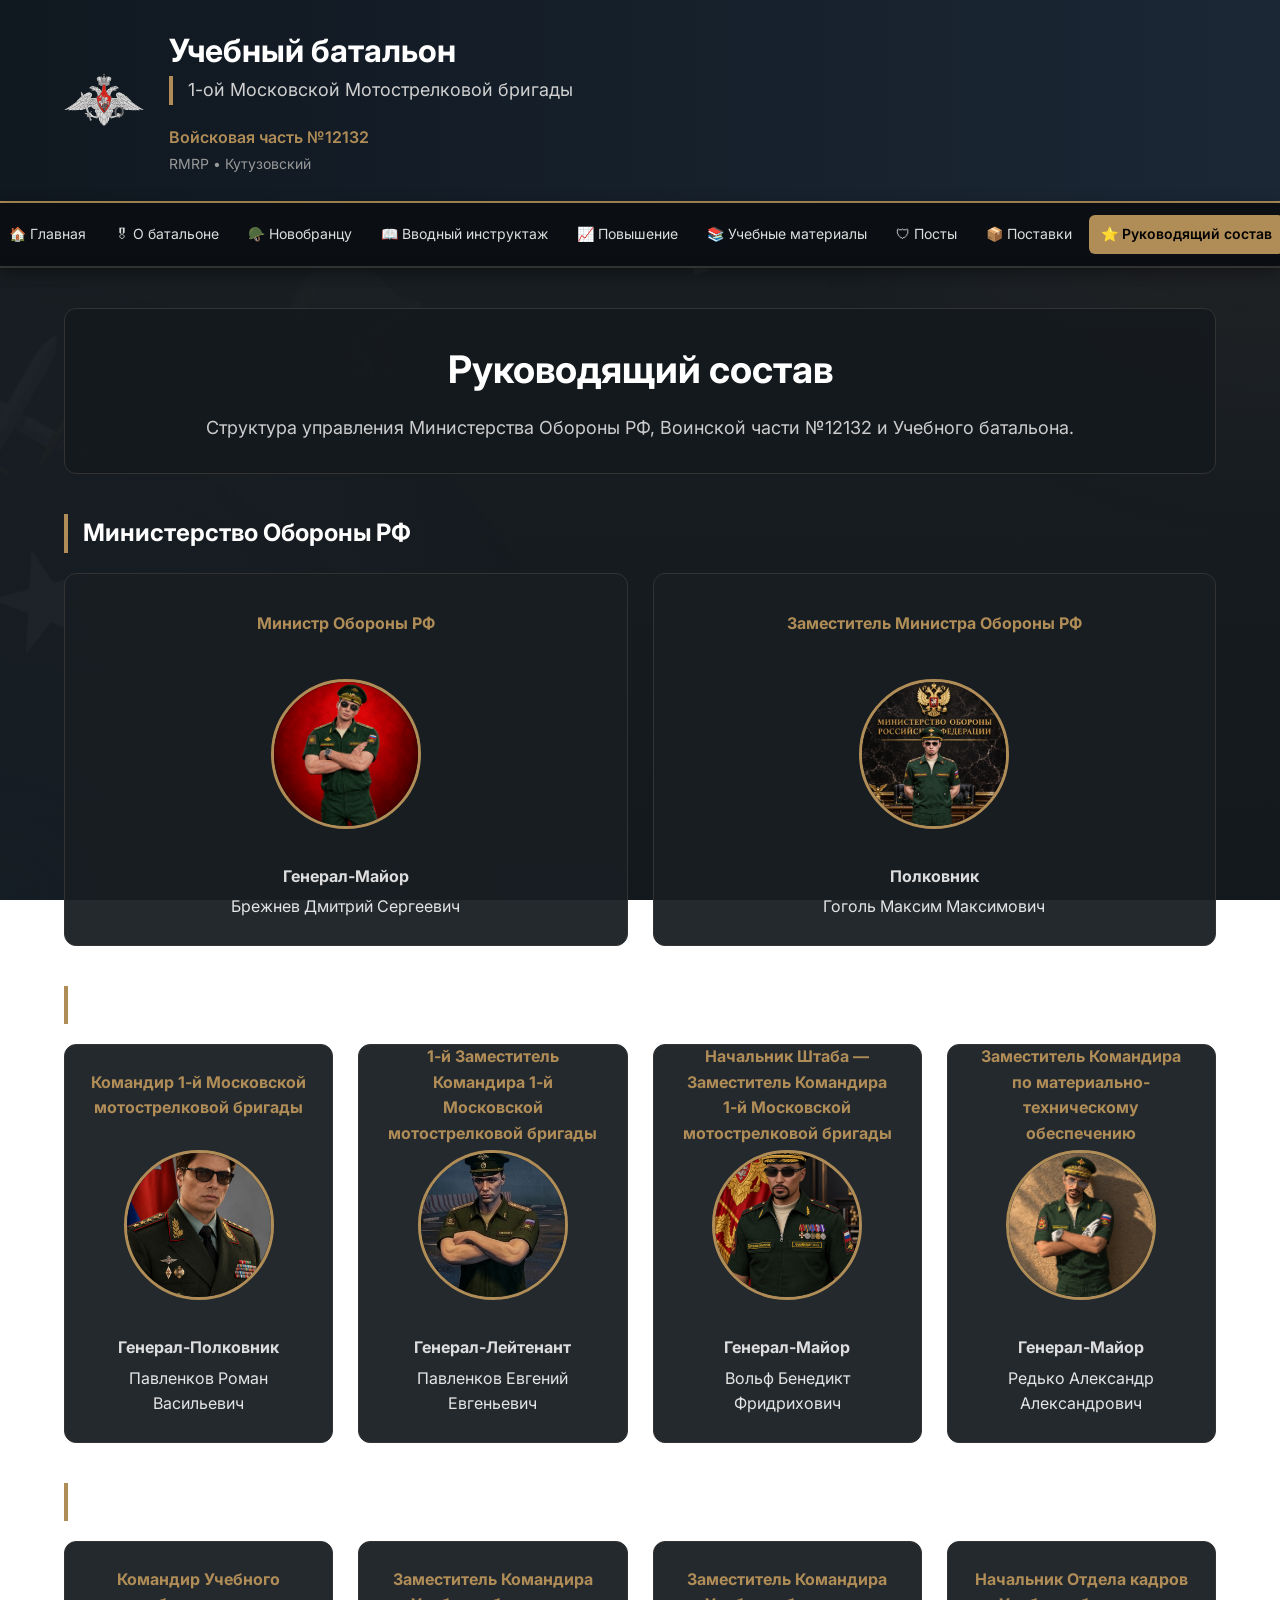
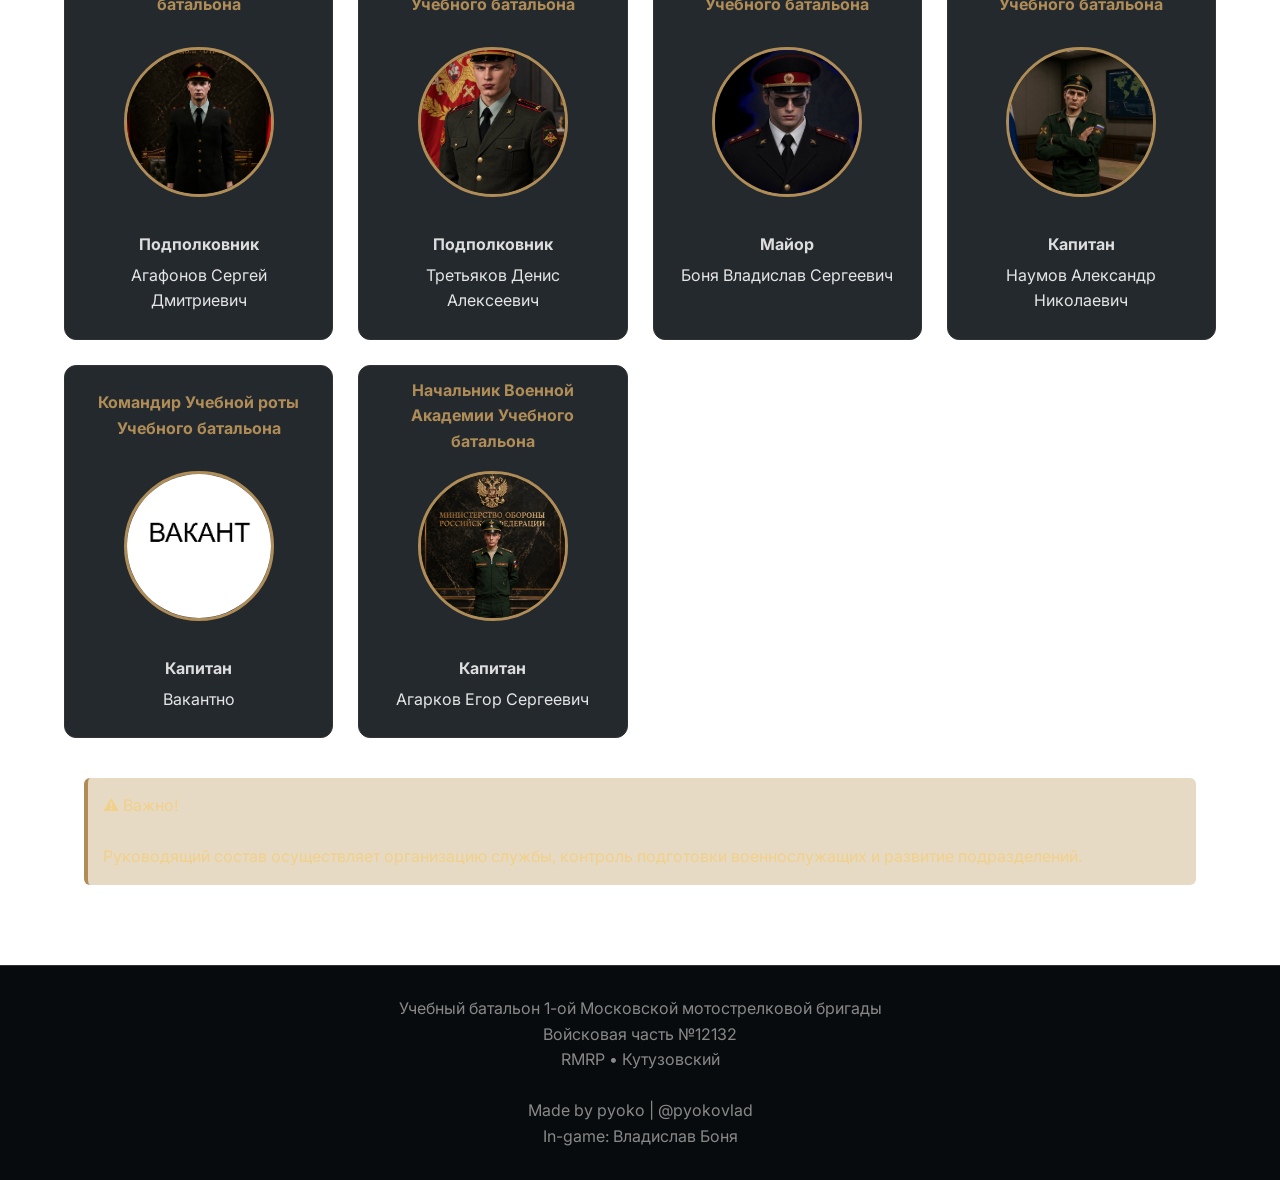
==== leadership.html @ 86fafc68 "Update leadership.html" ====
<!DOCTYPE html>
<html lang="ru">

<head>

    <meta charset="UTF-8">
    <meta name="viewport" content="width=device-width, initial-scale=1.0">
    <link rel="icon" href="img/logo.png" type="image/png">
    <title>Руководящий состав | Учебный батальон В/Ч №12132</title>

    <link rel="stylesheet" href="css/style.css">

    <link rel="preconnect" href="https://fonts.googleapis.com">
    <link rel="preconnect" href="https://fonts.gstatic.com" crossorigin>

    <link href="https://fonts.googleapis.com/css2?family=Inter:wght@300;400;500;600;700&display=swap" rel="stylesheet">

    <script>
        window.va = window.va || function () { (window.vaq = window.vaq || []).push(arguments); };
    </script>
    <script defer src="/_vercel/insights/script.js"></script>
</head>


<body>


    <header>




        <div class="container header-container">


            <div class="logo">

                <img src="img/logo.png" alt="Логотип учебного батальона">

            </div>



            <div class="header-text">


                <h1>
                    Учебный батальон
                </h1>


                <h2>
                    1-ой Московской Мотострелковой бригады
                </h2>


                <p>
                    Войсковая часть №12132
                </p>


                <span>
                    RMRP • Кутузовский
                </span>


            </div>


        </div>








        <div class="mobile-header">


            <button class="burger">

                ☰

            </button>



            <div class="mobile-logo">


                <img src="img/logo.png">


            </div>


        </div>


    </header>



    <nav>

        <div class="container nav-container">


            <a href="index.html">
                🏠 Главная
            </a>


            <a href="about.html">
                🎖 О батальоне
            </a>


            <a href="recruit.html">
                🪖 Новобранцу
            </a>

            <a href="briefing.html">
                📖 Вводный инструктаж
            </a>

            <a href="promotion.html">
                📈 Повышение
            </a>


            <a href="materials.html">
                📚 Учебные материалы
            </a>


            <a href="posts.html">
                🛡 Посты
            </a>


            <a href="supplies.html">
                📦 Поставки
            </a>


            <a class="active" href="leadership.html">
                ⭐ Руководящий состав
            </a>


        </div>

    </nav>




    <nav>


        <div class="mobile-menu">



            <a href="index.html">

                🏠 Главная

            </a>



            <a href="about.html">

                🎖 О батальоне

            </a>



            <a href="recruit.html">

                🪖 Новобранцу

            </a>



            <a href="briefing.html">

                📖 Вводный инструктаж

            </a>



            <a href="promotion.html">

                📈 Повышение

            </a>



            <a href="materials.html">

                📚 Учебные материалы

            </a>



            <a href="posts.html">

                🛡 Посты

            </a>



            <a href="supplies.html">

                📦 Поставки

            </a>



            <a class="active" href="leadership.html">

                ⭐ Руководящий состав

            </a>



        </div>


    </nav>

    <main>

        <div class="container">


            <section class="hero small">


                <h1>
                    Руководящий состав
                </h1>


                <p>
                    Структура управления
                    Министерства Обороны РФ,
                    Воинской части №12132
                    и Учебного батальона.
                </p>


            </section>




            <section>


                <h2>
                    Министерство Обороны РФ
                </h2>


                <div class="leaders">


                    <div class="leader-card">


                        <h3>
                            Министр Обороны РФ
                        </h3>


                        <img src="img/leadership/zam_mo.png" alt="Брежнев Дмитрий Сергеевич">


                        <span class="rank">
                            Генерал-Майор
                        </span>


                        <p>
                            Брежнев Дмитрий Сергеевич
                        </p>


                    </div>



                    <div class="leader-card">


                        <h3>
                            Заместитель Министра
                            Обороны РФ
                        </h3>


                        <img src="img/leadership/zam_mo1.png" alt="Гоголь Максим Максимович">


                        <span class="rank">
                            Полковник
                        </span>


                        <p>
                            Гоголь Максим Максимович
                        </p>


                    </div>


                </div>


            </section>





            <section>


                <h2>
                    Руководящий состав Воинской части №12132
                </h2>


                <div class="leaders">


                    <div class="leader-card">


                        <h3>
                            Командир 1-й Московской
                            мотострелковой бригады
                        </h3>


                        <img src="img/leadership/kom_briga.png" alt="Павленков Роман Васильевич">


                        <span class="rank">
                            Генерал-Полковник
                        </span>


                        <p>
                            Павленков Роман
                            Васильевич
                        </p>


                    </div>




                    <div class="leader-card">


                        <h3>
                            1-й Заместитель Командира
                            1-й Московской мотострелковой бригады
                        </h3>


                        <img src="img/leadership/zam_kombr.png" alt="Павленков Евгений Евгеньевич">


                        <span class="rank">
                            Генерал-Лейтенант
                        </span>


                        <p>
                            Павленков Евгений
                            Евгеньевич
                        </p>


                    </div>




                    <div class="leader-card">


                        <h3>
                            Начальник Штаба —
                            Заместитель Командира <br>
                            1-й Московской мотострелковой бригады
                        </h3>


                        <img src="img/leadership/nach_shtaba.png" alt="Вольф Бенедикт Фридрихович">


                        <span class="rank">
                            Генерал-Майор
                        </span>


                        <p>
                            Вольф Бенедикт Фридрихович
                        </p>


                    </div>




                    <div class="leader-card">


                        <h3>
                            Заместитель Командира <br>
                            по материально-техническому обеспечению
                        </h3>


                        <img src="img/leadership/zkbr_mto.png" alt="Редько Александр Александрович">


                        <span class="rank">
                            Генерал-Майор
                        </span>


                        <p>
                            Редько Александр
                            Александрович
                        </p>


                    </div>


                </div>


            </section>
            <section>

                <h2>
                    Руководящий состав Учебного батальона
                </h2>


                <div class="leaders">


                    <div class="leader-card">

                        <h3>
                            Командир Учебного батальона
                        </h3>

                        <img src="img/leadership/komuchbr.png" alt="Агафонов Сергей Дмитриевич">


                        <span class="rank">
                            Подполковник
                        </span>


                        <p>
                            Агафонов Сергей Дмитриевич
                        </p>


                    </div>




                    <div class="leader-card">

                        <h3>
                            Заместитель Командира
                            Учебного батальона
                        </h3>

                        <img src="img/leadership/zam_ubkoma.png" alt="Третьяков Денис Алексеевич">


                        <span class="rank">
                            Подполковник
                        </span>


                        <p>
                            Третьяков Денис
                            Алексеевич
                        </p>


                    </div>



                     <div class="leader-card">

                        <h3>
                            Заместитель Командира
                            Учебного батальона
                        </h3>

                        <img src="img/leadership/zam_komub.jpg" alt="Боня Владислав Сергеевич">

                        <span class="rank">
                            Майор
                        </span>


                        <p>
                            Боня Владислав Сергеевич
                        </p>


                    </div>




                    <div class="leader-card">

                        <h3>
                            Начальник Отдела кадров
                            Учебного батальона
                        </h3>

                        <img src="img/leadership/nach_uzub.jpg" alt="Наумов Александр Николаевич ">


                        <span class="rank">
                            Капитан
                        </span>


                        <p>
                            Наумов Александр Николаевич 
                        </p>


                    </div>




                    <div class="leader-card">

                        <h3>
                            Командир Учебной роты
                            Учебного батальона
                        </h3>

                        <img src="img/leadership/vacant.png" alt="Вакантно">


                        <span class="rank">
                            Капитан
                        </span>


                        <p>
                            Вакантно
                        </p>


                    </div>




                    <div class="leader-card">

                        <h3>
                            Начальник Военной Академии
                            Учебного батальона
                        </h3>

                        <img src="img/leadership/nach_va.jpg" alt="Агарков Егор Сергеевич">


                        <span class="rank">
                            Капитан
                        </span>


                        <p>
                            Агарков Егор Сергеевич
                        </p>


                    </div>


                </div>

            </section>




            <section>

                <div class="warning-recruit">

                    ⚠ Важно!

                    <br><br>

                    Руководящий состав осуществляет
                    организацию службы, контроль подготовки
                    военнослужащих и развитие подразделений.

                </div>

            </section>



        </div>

    </main>




    <footer>
        <div class="container">
            <p>Учебный батальон 1-ой Московской мотострелковой бригады</p>
            <p>Войсковая часть №12132</p>
            <p>RMRP • Кутузовский</p>

            <br>

            <p>Made by pyoko | @pyokovlad</p>
            <p>In-game: Владислав Боня</p>
        </div>
    </footer>


    <script src="js/script.js"></script>
</body>

</html>
---- css/style.css ----
* {
    margin: 0;
    padding: 0;
    box-sizing: border-box;
}


body {
    font-family: 'Inter', Arial, sans-serif;
    background: linear-gradient(rgba(10, 15, 20, .93), rgba(10, 15, 20, .96)), url("../images/background.jpg");
    background-size: cover;
    background-attachment: fixed;
    color: #e5e5e5;
    line-height: 1.6;
    position: relative;
}


body::before {
    content: "⚔️ 🪖 🎖 ⚔️ ★";
    position: fixed;
    top: 15%;
    left: -5%;
    width: 120%;
    font-size: 120px;
    letter-spacing: 90px;
    opacity: .025;
    transform: rotate(-15deg);
    pointer-events: none;
    z-index: -1;
}

body::after {
    content: "";
    position: fixed;
    inset: 0;
    background: radial-gradient(circle at top right, rgba(176, 141, 87, .08), transparent 35%), radial-gradient(circle at bottom left, rgba(30, 60, 80, .15), transparent 40%);
    pointer-events: none;
    z-index: -2;
}

.container {
    width: 90%;
    max-width: 1200px;
    margin: auto;
}


header {
    background: linear-gradient(90deg, #101820, #1b2735);
    padding: 25px 0;
    border-bottom: 2px solid #b08d57;
}

.header-container {
    display: flex;
    align-items: center;
    gap: 25px;
}

.logo {
    width: 80px;
    height: 80px;
    display: flex;
    align-items: center;
    justify-content: center;
    flex-shrink: 0;
}

.logo img {
    width: 80px;
    height: 80px;
    object-fit: contain;
}

.header-text h1 {
    font-size: 32px;
    color: #fff;
}

.header-text h2 {
    font-size: 18px;
    font-weight: 400;
    color: #d0d0d0;
}

.header-text p {
    color: #b08d57;
    font-weight: 600;
}

.header-text span {
    color: #999;
    font-size: 14px;
}


nav {
    background: #0b0f13;
    border-bottom: 1px solid #333;
    position: sticky;
    top: 0;
    z-index: 1000;
    box-shadow: 0 4px 15px rgba(0, 0, 0, .4);
}

.nav-container {
    display: flex;
    justify-content: center;
    align-items: center;
    gap: 5px;
    padding: 12px 0;
}

nav a {
    text-decoration: none;
    color: #ddd;
    padding: 8px 12px;
    border-radius: 6px;
    transition: .3s;
    font-size: 14px;
    white-space: nowrap;
}

nav a:hover,
nav .active {
    background: #b08d57;
    color: #000;
}

nav .active {
    font-weight: 600;
}


.mobile-header,
.mobile-menu {
    display: none;
}


@media(max-width:768px) {
    header {
        padding: 15px 0;
    }

    .header-container {
        display: none;
    }

    .mobile-header {
        display: flex;
        position: fixed;
        top: 0;
        left: 0;
        width: 100%;
        height: 80px;
        align-items: center;
        justify-content: center;
        background: linear-gradient(90deg, #101820, #1b2735);
        border-bottom: 2px solid #b08d57;
        z-index: 2000;
    }

    .mobile-logo img {
        width: 60px;
        height: 60px;
        object-fit: contain;
    }

    .burger {
        position: absolute;
        left: 20px;
        top: 50%;
        transform: translateY(-50%);
        background: none;
        border: none;
        color: #b08d57;
        font-size: 32px;
        cursor: pointer;
    }

    nav {
        position: static;
        height: 0;
    }

    nav .nav-container {
        display: none;
    }

    nav .mobile-menu {
        background: #0b0f13 !important;
        border-right: 2px solid #b08d57;
    }

    .mobile-menu {
        position: fixed;
        top: 80px;
        left: -280px;
        width: 270px;
        height: 100vh;
        background: #0b0f13;
        border-right: 2px solid #b08d57;
        padding: 20px;
        display: flex;
        flex-direction: column;
        gap: 10px;
        transition: .3s;
        z-index: 2001;
    }

    .mobile-menu.active {
        left: 0;
    }

    .mobile-menu a {
        background: #151b21;
        color: #ddd;
        text-decoration: none;
        padding: 14px;
        border-radius: 8px;
        border: 1px solid #222;
        transition: .3s;
    }

    .mobile-menu a:hover {
        background: #1b2735;
        color: #b08d57;
    }

    .mobile-menu a.active {
        background: #151b21;
        color: #ddd;
    }

    main {
        padding-top: 150px;
    }
}


main {
    padding: 40px 0;
}

section {
    margin-bottom: 40px;
}

h1,
h2,
h3,
h4 {
    color: #fff;
}

h2 {
    margin-bottom: 20px;
    border-left: 4px solid #b08d57;
    padding-left: 15px;
}


.hero {
    background: rgba(20, 25, 30, .85);
    padding: 40px;
    border-radius: 12px;
    border: 1px solid #333;
    text-align: center;
    
}

.hero.small {
    padding: 30px;
}

.hero h1 {
    font-size: 38px;
    margin-bottom: 15px;
}

.hero p {
    color: #ccc;
    font-size: 18px;
}


.cards {
    display: grid;
    grid-template-columns: repeat(auto-fit, minmax(260px, 1fr));
    gap: 20px;
}

.card,
.material-card,
.info-card,
.post-info,
.table-card {
    background: rgba(25, 30, 35, .95);
    border: 1px solid #333;
    border-radius: 12px;
}

.info-card {
    padding: 15px 15px;
}

.card {
    padding: 25px;
    display: flex;
    flex-direction: column;
    transition: .3s;
    flex: 1;
    justify-content: space-between;
    align-items: flex-start;
    margin-bottom: 25px;
}
.card .button {
    margin-top: auto; 
   
}

.post-info {
    background: rgba(25, 30, 35, .95);
    border: 1px solid #333;
    padding: 25px;
    border-radius: 12px;
    margin-top: 20px;
}

.post-info h4 {
    color: #b08d57;
    margin-top: 25px;
    margin-bottom: 10px;
}

.post-info ul {
    padding-left: 30px;
}

.post-info li {
    margin-bottom: 10px;
}

.card:hover,
.leader-card:hover {
    transform: translateY(-3px);
    border-color: #b08d57;
}

.card p {
    margin-bottom: 15px;
}
.card p,
.material-card p,
.info-card p {
    color: #ccc;
}

.card ul,
.info-card ul,
.step ul {
    padding-left: 30px;
    margin-top: 15px;
}

.card li,
.info-card li,
.step li {
    margin-bottom: 15px;
    padding: 8px 12px;   
    background: rgba(176, 141, 87, 0.05); 
    border-radius: 6px;  
    border-left: 3px solid #b08d57; 
    list-style-type: none;
}

.promotion-card ul {
    padding-left: 25px;
}
.step {
    background: rgba(20, 25, 30, .95);
    border-left: 4px solid #b08d57;
    padding: 25px;
    margin-bottom: 20px;
    border-radius: 8px;
}

.step h3 {
    margin-bottom: 15px;
}


.promotion-card {
    background: rgba(18, 22, 27, .95);
    border: 1px solid #444;
    border-radius: 12px;
    padding: 30px;
    margin-bottom: 25px;
}

.promotion-card ol {
    padding-left: 30px;
}

.promotion-card li {
    margin-bottom: 15px;
}

.promotion-card span {
    color: #b08d57;
    font-size: 14px;
}


.promotion-layout {
    display: flex;
    align-items: flex-start;
    gap: 30px;
}

.promotion-menu {
    width: 260px;
    background: rgba(20, 25, 30, .95);
    border: 1px solid #333;
    border-radius: 12px;
    padding: 20px;
    position: sticky;
    top: 20px;
    height: max-content;
}

.promotion-menu h3 {
    color: #fff;
    margin-bottom: 20px;
}

.promotion-menu h4 {
    color: #b08d57;
    margin: 20px 0 10px;
}

.promotion-menu a {
    display: block;
    padding: 10px;
    margin-bottom: 5px;
    color: #ddd;
    text-decoration: none;
    border-radius: 6px;
    transition: .3s;
}

.promotion-menu a:hover {
    background: #b08d57;
    color: #000;
}

.promotion-menu hr {
    border: 0;
    border-top: 1px solid #444;
    margin: 15px 0;
}

.promotion-content {
    flex: 1;
}


.rank {
    display: inline-block;
    background: #b08d57;
    color: #000;
    font-weight: 700;
    padding: 10px 18px;
    border-radius: 8px;
    margin: 10px 0;
}


.warning,
.warning-recruit {
    background: rgba(160, 110, 20, .25);
    border-left: 4px solid #b08d57;
    border-radius: 6px;
    color: #f1d18a;
}

.warning-recruit {
    padding: 15px;
    margin: 20px;
}


.code {
    background: #080b0e;
    border: 1px solid #333;
    padding: 20px;
    border-radius: 8px;
    margin: 15px 0;
    font-family: Consolas, monospace;
    color: #ddd;
}


.material-card {
    padding: 25px;
    display: flex;
    flex-direction: column;
    flex: 1;
    justify-content: space-between;
}

.material-card h3 {
    margin-bottom: 15px;
}

.material-card .button {
    margin-top: auto;
    align-self: flex-start;
    margin-top: 15px;
}


.button {
    display: inline-block;
    padding: 10px 20px;
    background: #b08d57;
    color: #000;
    text-decoration: none;
    border-radius: 6px;
    font-weight: 600;
}

.button:hover {
    opacity: .8;
}


.link-placeholder {
    background: #11161b;
    border: 1px dashed #b08d57;
    color: #b08d57;
    padding: 15px;
    border-radius: 8px;
    text-align: center;
    margin: 15px 0;
}

.googleform {
    text-decoration: none;
}

.googleform:hover {
    color: #dbcaaf;
}


footer {
    background: #080b0e;
    border-top: 1px solid #333;
    padding: 30px 0;
    text-align: center;
}

footer p {
    color: #888;
}


.leaders {
    display: grid;
    grid-template-columns: repeat(auto-fit, minmax(260px, 1fr));
    gap: 25px;
}

.leader-card {
    background: rgba(25, 30, 35, .95);
    border: 1px solid #333;
    border-radius: 12px;
    padding: 25px;
    text-align: center;
    display: flex;
    flex-direction: column;
    align-items: center;
    transition: .3s;
}

.leader-card h3 {
    color: #b08d57;
    font-size: 16px;
    height: 50px;
    display: flex;
    align-items: center;
    justify-content: center;
}

.leader-card img {
    width: 150px;
    height: 150px;
    object-fit: cover;
    border-radius: 50%;
    border: 3px solid #b08d57;
    margin: 30px 0;
}

.leader-card .rank {
    background: none;
    color: #ddd;
    padding: 0;
    margin: 5px;
}


.post-image {
    margin: 20px 0;
    text-align: center;
}

.post-image img {
    max-width: 100%;
    border-radius: 12px;
    border: 1px solid #444;
}

.post-card {
    background: rgba(20, 25, 30, .95);
    border: 1px solid #333;
    border-radius: 12px;
    padding: 30px;
    margin-bottom: 40px;
}

.post-card h3 {
    font-size: 26px;
    border-left: 4px solid #b08d57;
    padding-left: 15px;
    margin-bottom: 25px;
}

.post-subtitle {
    color: #b08d57;
    font-size: 18px;
    margin: 25px 0 15px;
}

.post-images {
    display: grid;
    grid-template-columns: repeat(auto-fit, minmax(350px, 1fr));
    gap: 20px;
}

.post-images img {
    width: 100%;
    max-height: 550px;
    object-fit: contain;
    background: #080b0e;
    border: 1px solid #444;
    border-radius: 10px;
}

.form-image {
    display: flex;
    justify-content: center;
    margin-bottom: 30px;
    max-height: 550px;
}

.form-image img {
    width: 100%;
    max-width: 700px;
    object-fit: contain;
    background: #080b0e;
    border: 1px solid #444;
    border-radius: 10px;
}


.supply-layout {
    display: flex;
    align-items: flex-start;
    gap: 30px;
}

.supply-content {
    flex: 1;
    min-width: 0;
}

.supply-main-map,
.supply-object,
.supply-menu {
    background: rgba(20, 25, 30, .95);
    border: 1px solid #333;
    border-radius: 12px;
}

.supply-main-map {
    padding: 15px;
    margin: 20px 0;
}

.supply-main-map img,
.supply-object img {
    width: 100%;
    display: block;
    border-radius: 10px;
}

.supply-object {
    padding: 25px;
    margin-bottom: 30px;
}

.supply-object h3 {
    color: #b08d57;
    font-size: 22px;
    margin-bottom: 20px;
}

.supply-menu {
    width: 260px;
    flex-shrink: 0;
    padding: 20px;
    position: sticky;
    top: 20px;
}

.supply-menu h3 {
    font-size: 22px;
    margin-bottom: 20px;
}

.supply-menu a {
    display: block;
    padding: 10px 12px;
    margin-bottom: 6px;
    color: #ddd;
    text-decoration: none;
    border-radius: 6px;
}

.supply-menu a:hover {
    background: #b08d57;
    color: #000;
}

.supply-menu hr {
    border: 0;
    border-top: 1px solid #444;
    margin: 15px 0;
}


.table-card {
    padding: 25px;
    overflow: hidden;
}

.info-table {
    width: 100%;
    border-collapse: collapse;
    color: #ddd;
}

.info-table th {
    background: #11161b;
    color: #b08d57;
    padding: 15px;
    text-align: left;
    border-bottom: 2px solid #b08d57;
}

.info-table td {
    padding: 14px 15px;
    border-bottom: 1px solid #333;
}

.info-table tr:hover {
    background: rgba(176, 141, 87, .15);
}

.info-table td:first-child {
    width: 180px;
    color: #b08d57;
    font-weight: 600;
}


html {
    scroll-behavior: smooth;
}

section[id],
#main-map,
.supply-object {
    scroll-margin-top: 120px;
}


@media(max-width:900px) {

    .promotion-layout,
    .supply-layout {
        flex-direction: column;
    }

    .supply-menu {
        width: 100%;
        position: relative;
        top: 0;
    }
}

@media(max-width:768px) {
    .container {
        width: 94%;
    }

    body::before {
        font-size: 70px;
        letter-spacing: 40px;
    }

    .header-text h1 {
        font-size: 25px;
    }

    .header-text h2 {
        font-size: 15px;
    }

    .hero {
        padding: 25px;
    }

    .hero h1 {
        font-size: 28px;
    }

    .card,
    .promotion-card,
    .step {
        padding: 20px;
    }

    .cards,
    .leaders {
        grid-template-columns: 1fr;
    }

    .post-images {
        grid-template-columns: 1fr;
    }

    .leader-card img {
        margin: 20px auto;
    }
}


.mobile-search-button {
    display: none;
}

@media(max-width:768px) {
    .mobile-search-button {
        display: block;
        position: sticky;
        top: 90px;
        z-index: 1500;
        width: 100%;
        padding: 14px;
        background: #101820;
        color: #b08d57;
        border: 1px solid #b08d57;
        border-radius: 8px;
        font-size: 16px;
        font-weight: 600;
        cursor: pointer;
        margin-bottom: 10px;
    }
    
    .promotion-menu {
        display: none;
        width: 100%;
        position: sticky;
        top: 145px;
        z-index: 1400;
        background: #14191e;
    }

    .promotion-menu.open {
        display: block;
    }

    .promotion-menu a {
        background: #151b21;
        margin-bottom: 8px;
    }
}


.mobile-content-button {
    display: none;
}

@media(max-width:768px) {
    .mobile-content-button {
        display: block;
        width: 100%;
        padding: 12px 20px;
        margin-bottom: 15px;
        background: rgba(20, 25, 30, .95);
        border: 1px solid #333;
        border-radius: 12px;
        color: #ddd;
        font-family: 'Inter', Arial, sans-serif;
        font-size: 16px;
        text-align: left;
        cursor: pointer;
    }

    .mobile-content-button:hover {
        background: #b08d57;
        color: #000;
    }

    .promotion-menu {
        position: fixed;
        top: 80px;
        left: 0;
        width: 100%;
        max-height: calc(100vh - 80px);
        overflow-y: auto;
        border-radius: 0 0 12px 12px;
        display: none;
        z-index: 1500;
    }

    .promotion-menu.mobile-open {
        display: block;
    }
}

@media(max-width:768px) {
    .leader-card {
        background: rgba(25, 30, 35, .95);
        border: 1px solid #333;
        border-radius: 12px;
        padding: 45px;
        text-align: center;
        display: flex;
        flex-direction: column;
        align-items: center;
        transition: .3s;
    }

    .leader-card img {
        margin: 30px auto;
    }
}

@media(max-width:768px) {
    .material-card p {
        margin-bottom: 10px;
    }

    .info-card {
        padding: 15px 15px;
        background: rgba(25, 30, 35, .95);
        border: 1px solid #333;
        border-radius: 12px;
    }
}

@media(max-width:768px) {
    .form-image img {
        width: 100%;
        max-height: 350px;
        object-fit: contain;
        background: #080b0e;
        border: 1px solid #444;
        border-radius: 10px;
    }
}






@media(max-width:768px){




#recruit-page {
    
    width:100%;
    overflow:hidden;

}



#recruit-page {
    width:100%;
    overflow-x:hidden;
}


#recruit-page .recruit-layout {

    width:100%;
    max-width:100%;
    overflow-x:hidden;

}





#recruit-page .recruit-card {


    width:100%;
    max-width:100%;

    padding:20px;

    overflow-wrap:break-word;

}



#recruit-page .recruit-step {


    width:100%;
    max-width:100%;

    padding:20px;

    overflow-wrap:break-word;

}



#recruit-page .info-card {


    width:100%;
    max-width:100%;

    overflow-wrap:break-word;

}





#recruit-page .recruit-warning {


    width:100%;
    max-width:100%;

    margin:20px 0;

    padding:15px;

    overflow-wrap:break-word;

}





#recruit-page .recruit-code {


    width:100%;
    max-width:100%;


    white-space:normal;

    overflow-wrap:anywhere;


    overflow-x:hidden;


    font-size:13px;

}






#recruit-page h1 {

    font-size:26px;

}



#recruit-page h2 {

    font-size:22px;

}



#recruit-page h3 {

    font-size:18px;

}





#recruit-page .recruit-menu {


    width:100%;

}



#recruit-page ul {


    padding-left:20px;

}



#recruit-page li {


    overflow-wrap:break-word;

}



}





@media(max-width:768px){

.mobile-search-button {

    display:block;

    position:sticky;

    top:85px;

    z-index:1500;

    width:100%;

    padding:14px;

    margin-bottom:15px;

    background:#101820;

    color:#b08d57;

    border:1px solid #b08d57;

    border-radius:8px;

    font-size:16px;

    font-weight:600;

}

}


@media(max-width:768px){


    .supply-menu {

        display:none;

        width:100%;

        position:fixed;

        top:80px;

        left:0;

        max-height:calc(100vh - 80px);

        overflow-y:auto;

        background:#14191e;

        border-radius:0 0 12px 12px;

        z-index:1500;

    }



    .supply-menu.mobile-open {

        display:block;

    }



    .supply-menu a {

        background:#151b21;

        margin-bottom:8px;

    }


}

.card-google {
    display: flex;
    flex-direction: column;
    align-items: center; 
}

.card-google .googleform {
    display: block; 
    width: 100%; 
}

.card-google .link-placeholder {
    display: block; 
    text-align: center; 
    width: 100%; 
    padding: 15px;
    background: #11161b;
    border: 1px dashed #b08d57;
    color: #b08d57;
    border-radius: 8px;
    text-align: center;
    margin: 15px 0;
    transition: 0.3s; 
    text-decoration: none; 
}

.card-google .link-placeholder:hover {
    background: #1a222a; 
    border-color: #d4a85a;
}
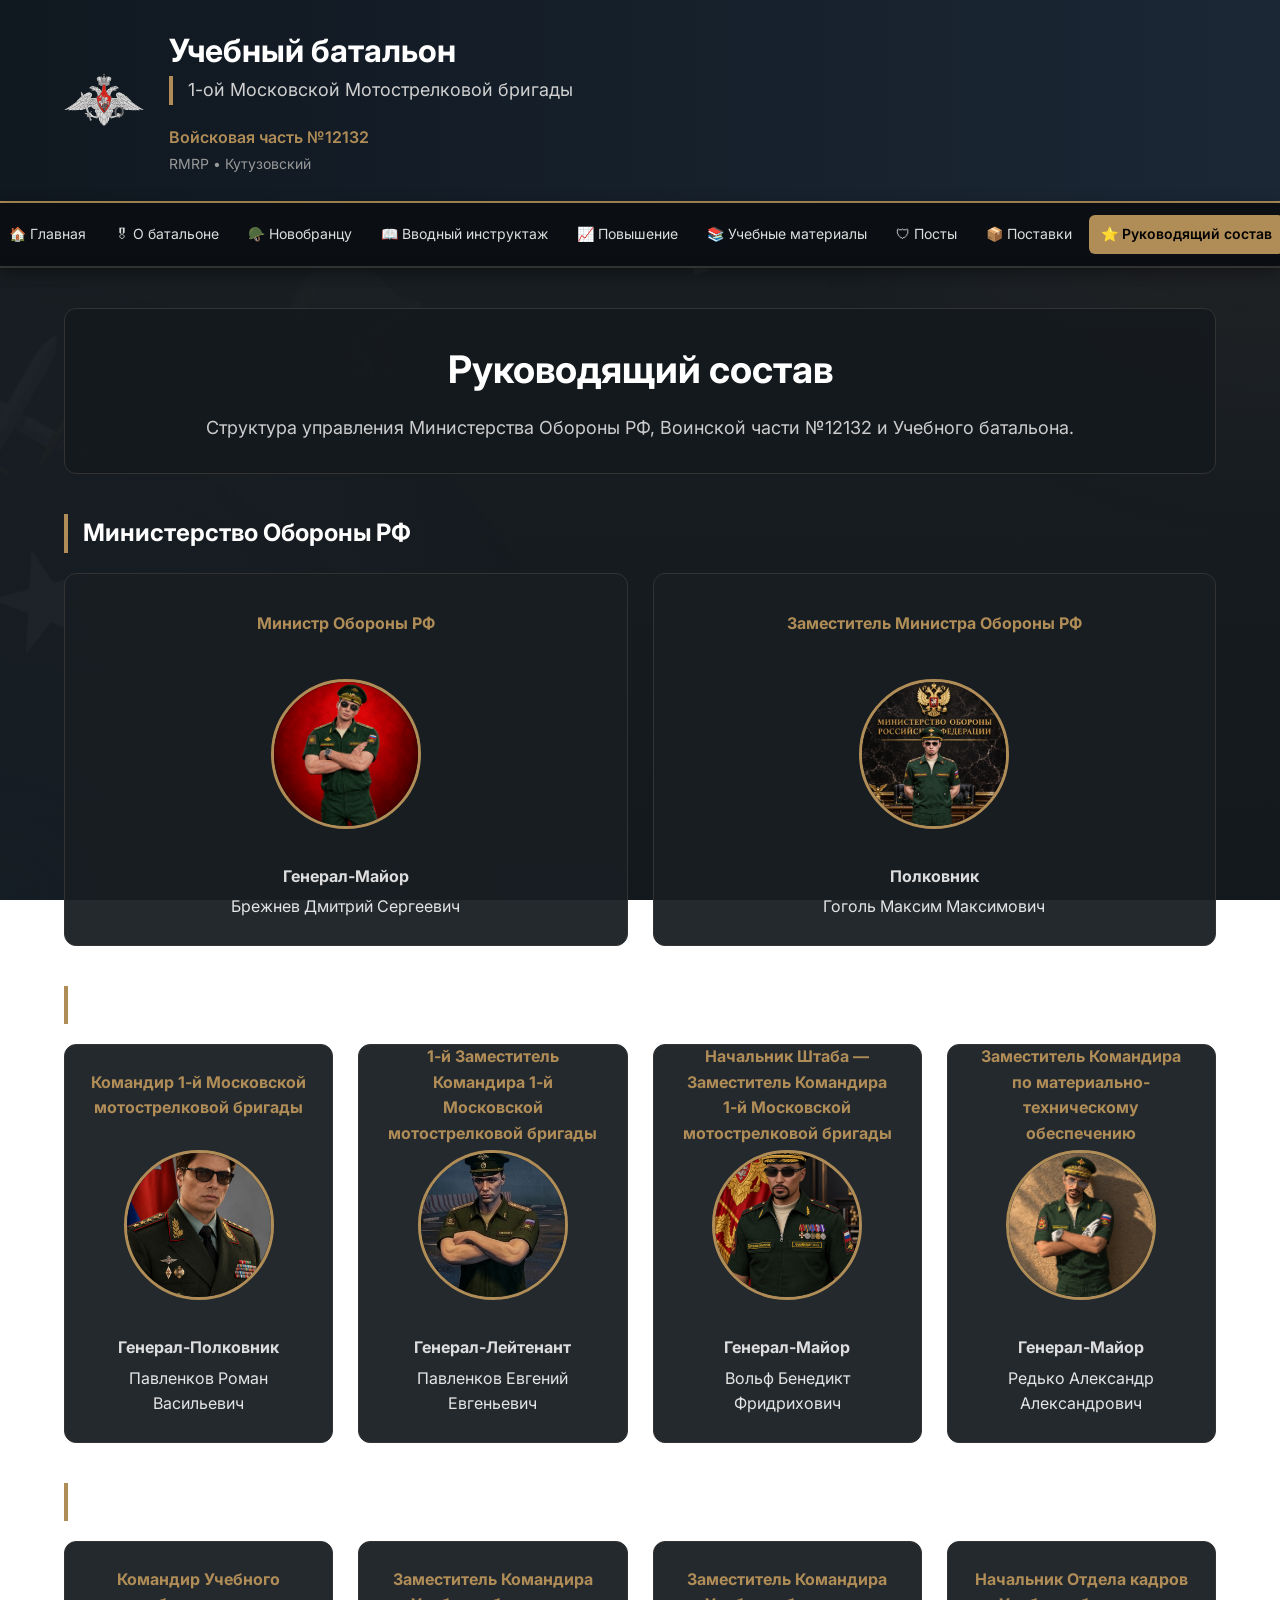
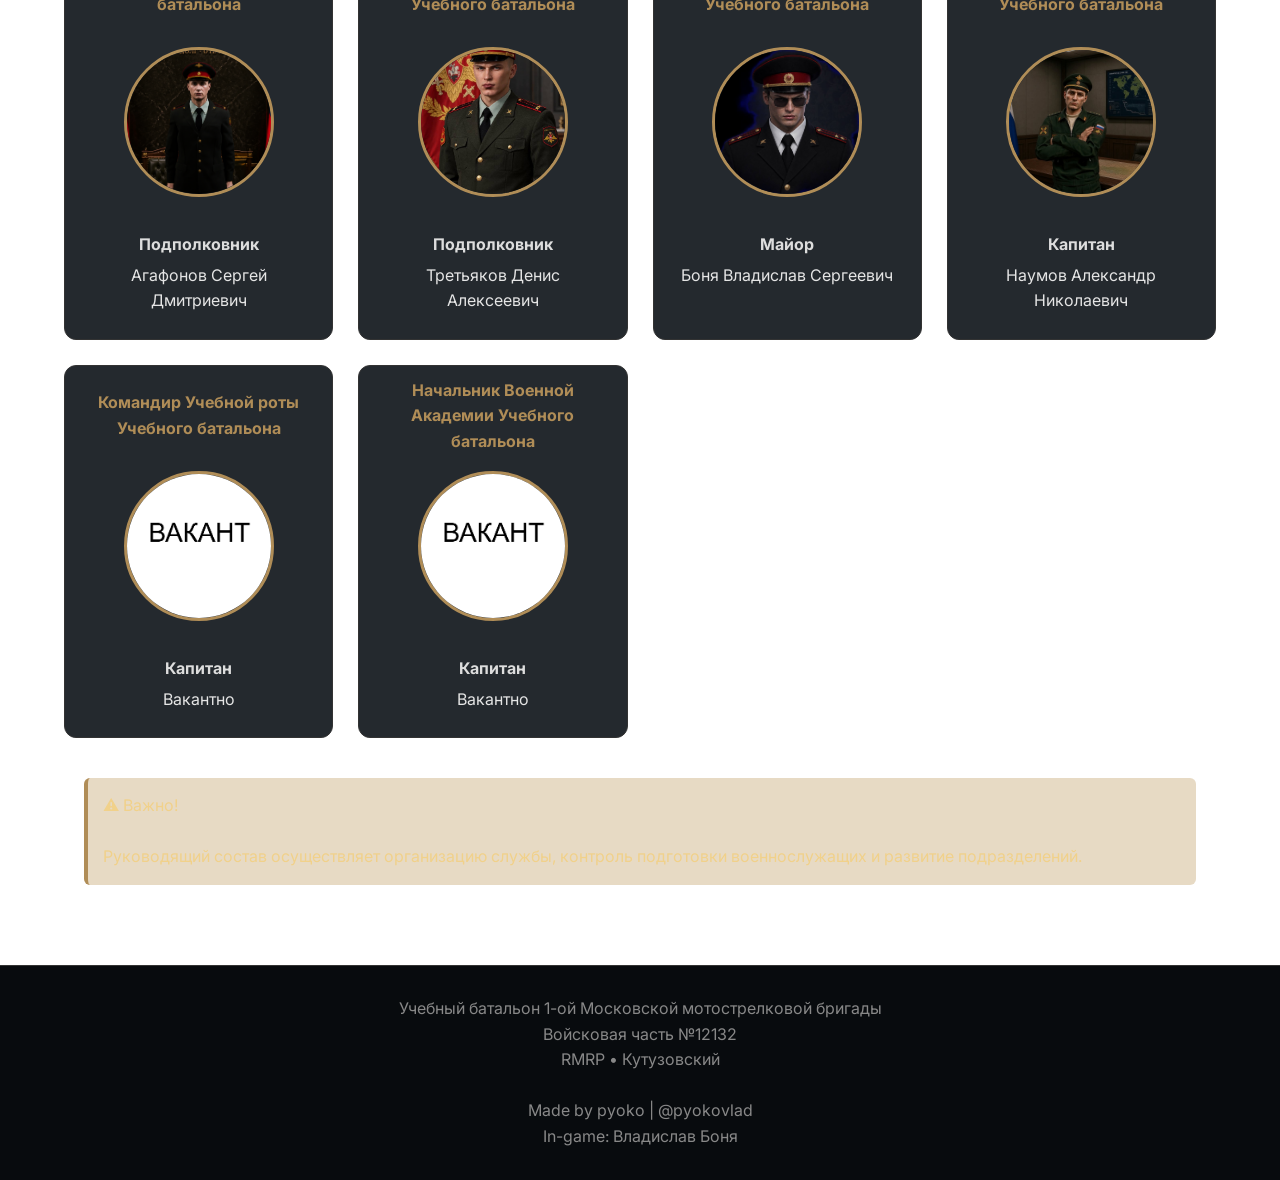
==== commit fd77ccb4: "Update leadership.html" ====
--- a/leadership.html
+++ b/leadership.html
@@ -5,7 +5,7 @@
 
     <meta charset="UTF-8">
     <meta name="viewport" content="width=device-width, initial-scale=1.0">
-    <link rel="icon" href="img/logo.png" type="image/png">
+    <link rel="icon" href="img/logo.png" type="image/png"> 
     <title>Руководящий состав | Учебный батальон В/Ч №12132</title>
 
     <link rel="stylesheet" href="css/style.css">
@@ -603,7 +603,7 @@
                             Учебного батальона
                         </h3>
 
-                        <img src="img/leadership/nach_va.jpg" alt="Агарков Егор Сергеевич">
+                        <img src="img/leadership/vacant.png" alt="Вакантно">
 
 
                         <span class="rank">
@@ -612,7 +612,7 @@
 
 
                         <p>
-                            Агарков Егор Сергеевич
+                            Вакантно
                         </p>
 
 
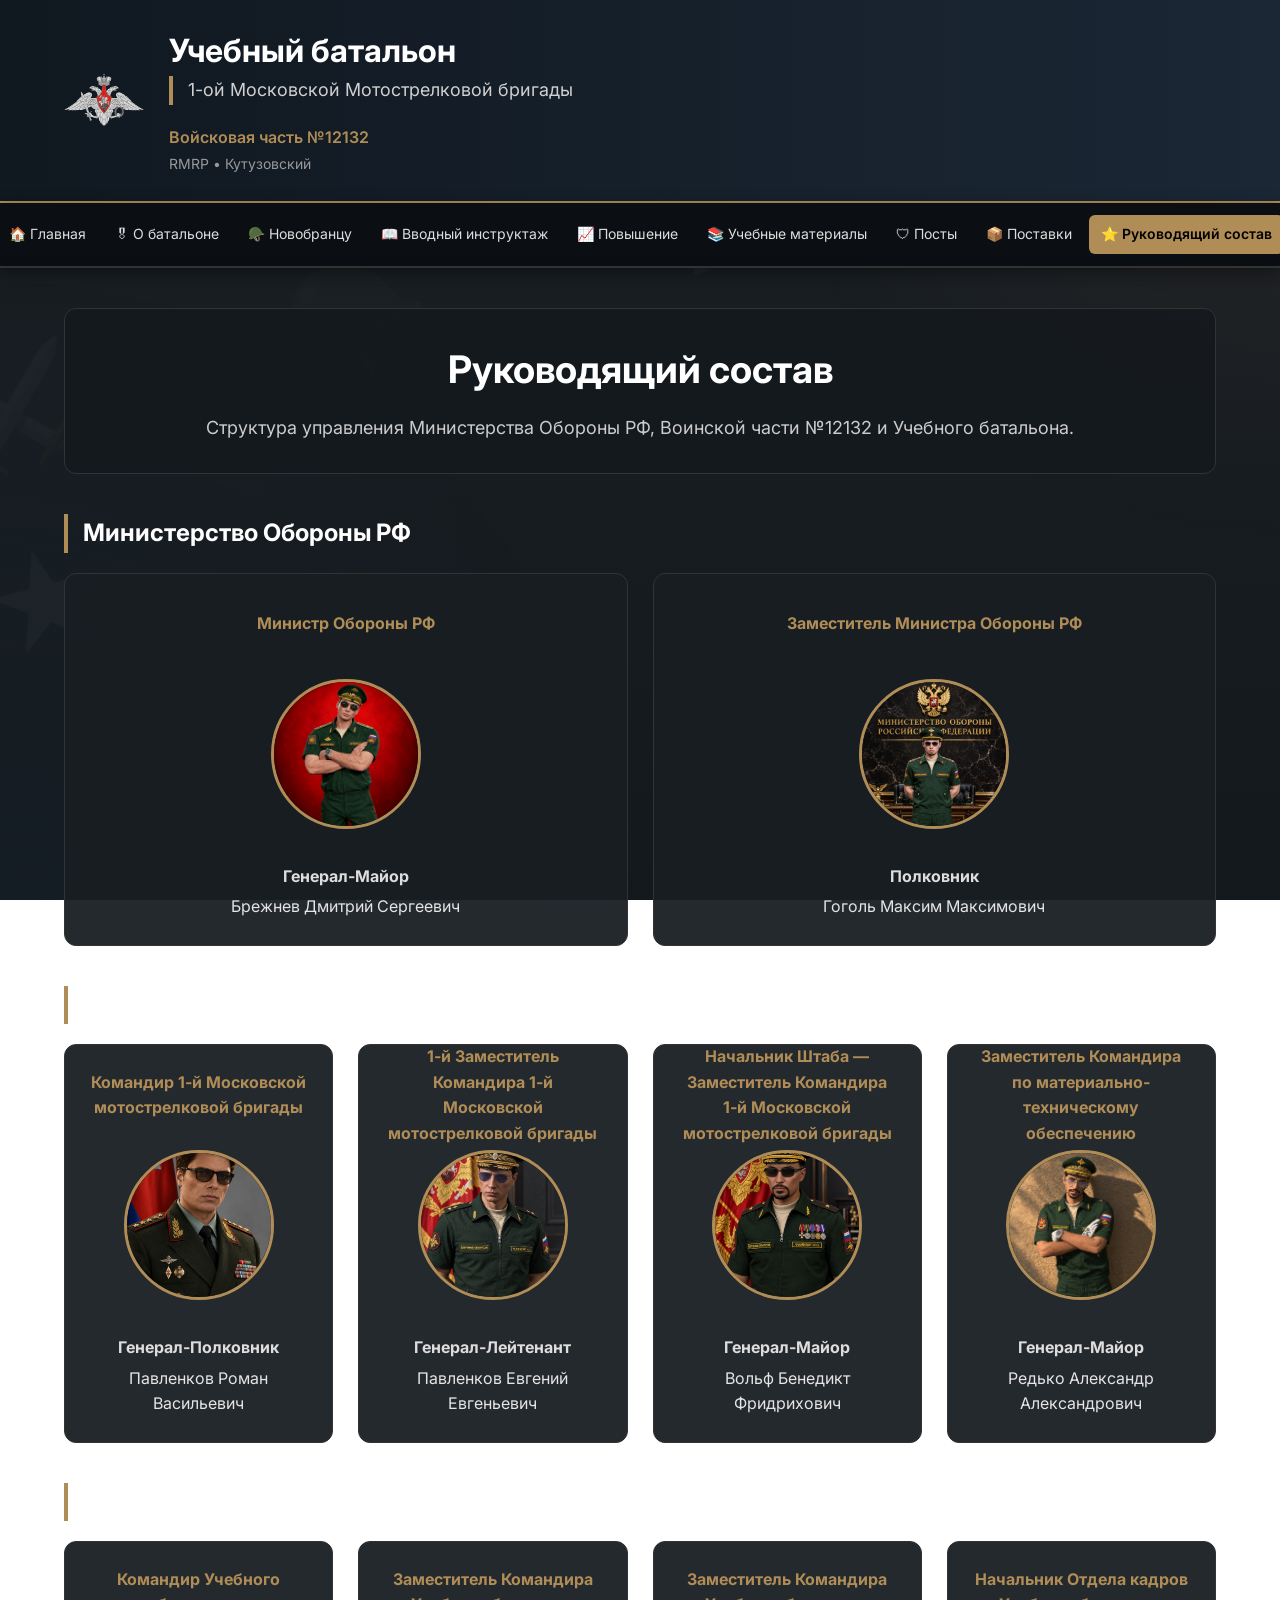
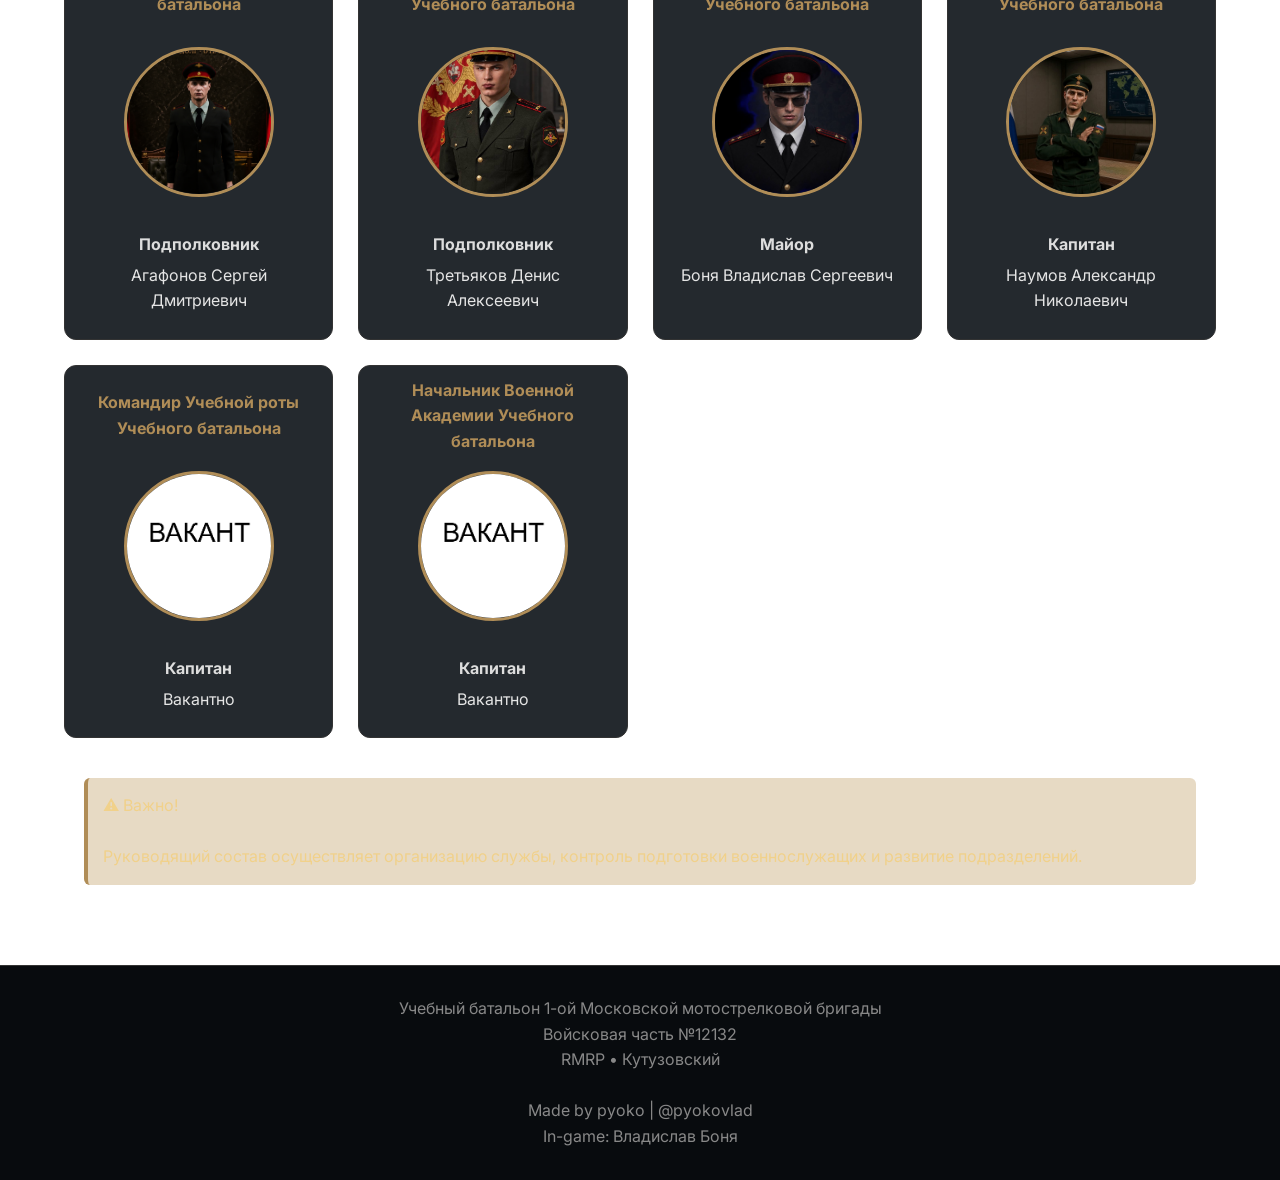
==== commit fcff49bb: "Update leadership.html" ====
--- a/leadership.html
+++ b/leadership.html
@@ -386,7 +386,7 @@
                         </h3>
 
 
-                        <img src="img/leadership/zam_kombr.png" alt="Павленков Евгений Евгеньевич">
+                        <img src="img/leadership/perviy_zkbr.jpg" alt="Павленков Евгений Евгеньевич">
 
 
                         <span class="rank">
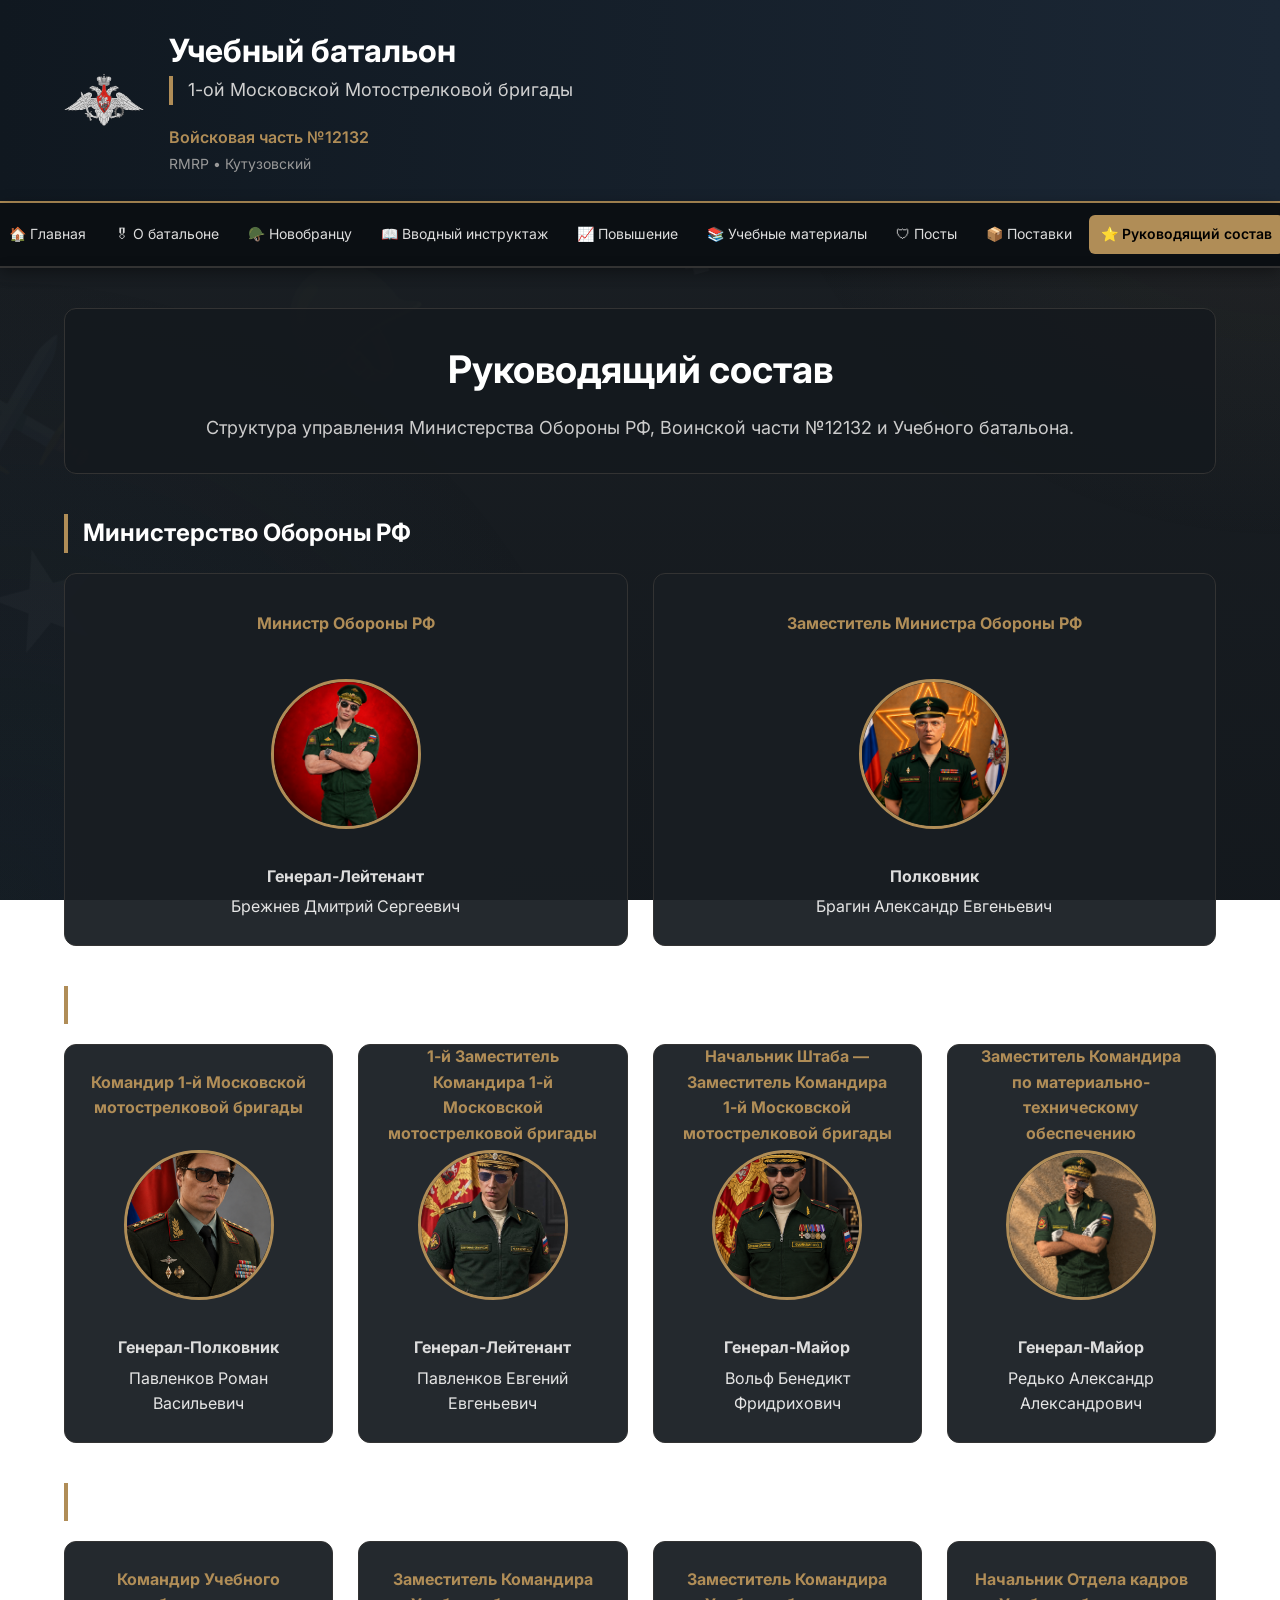
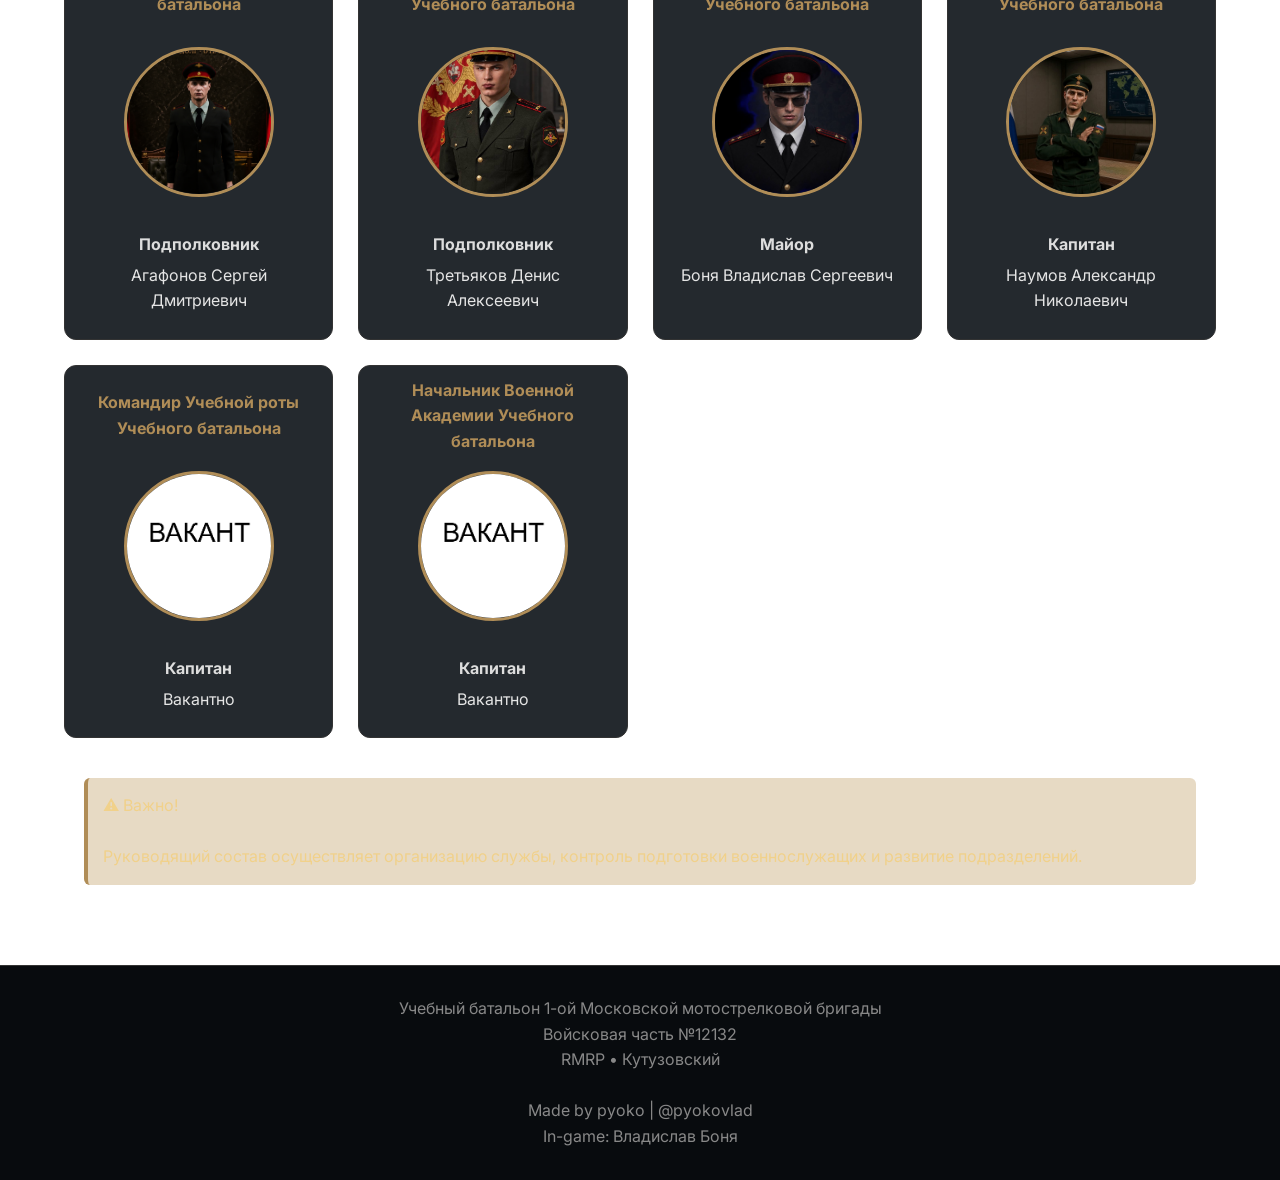
==== commit faf33303: "Update leadership.html" ====
--- a/leadership.html
+++ b/leadership.html
@@ -291,7 +291,7 @@
 
 
                         <span class="rank">
-                            Генерал-Майор
+                            Генерал-Лейтенант
                         </span>
 
 
@@ -313,7 +313,7 @@
                         </h3>
 
 
-                        <img src="img/leadership/zam_mo1.png" alt="Гоголь Максим Максимович">
+                        <img src="img/leadership/zam_mo2.png" alt="Брагин Александр Евгеньевич">
 
 
                         <span class="rank">
@@ -322,7 +322,7 @@
 
 
                         <p>
-                            Гоголь Максим Максимович
+                            Брагин Александр Евгеньевич
                         </p>
 
 
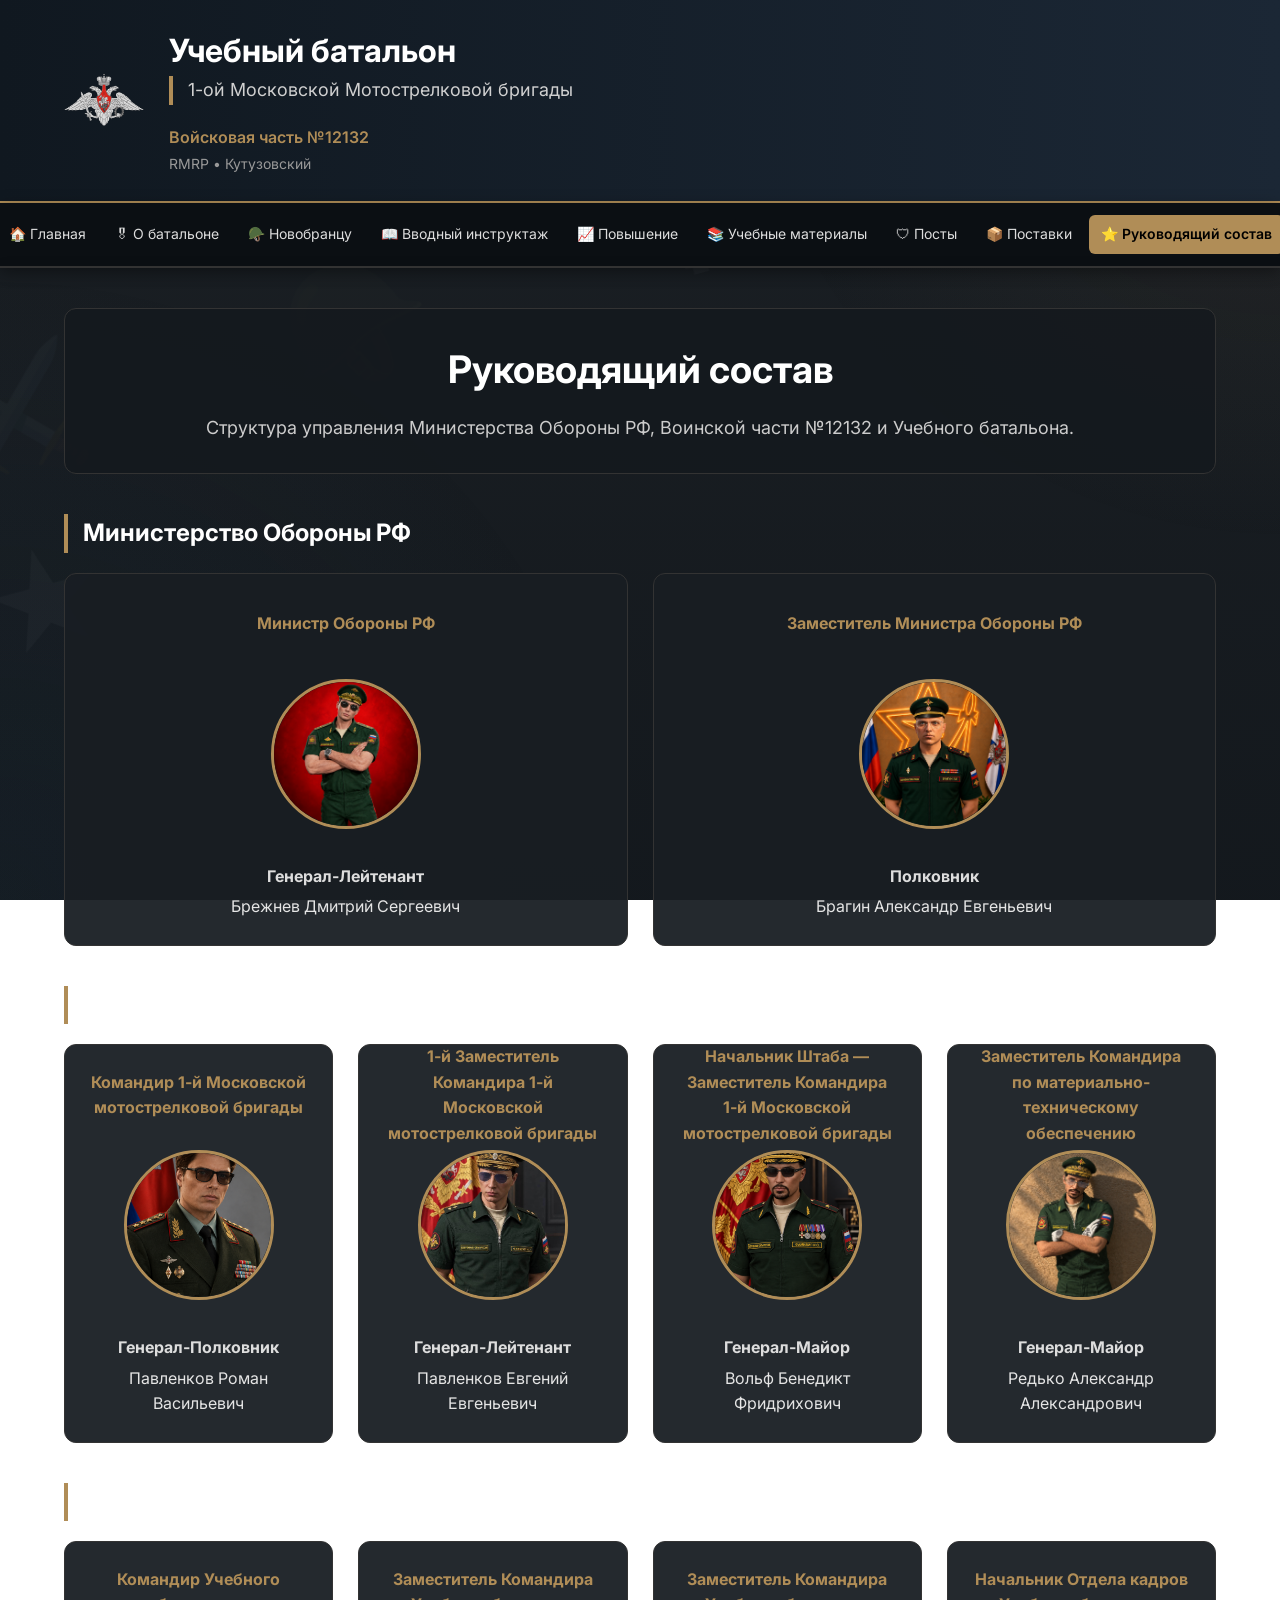
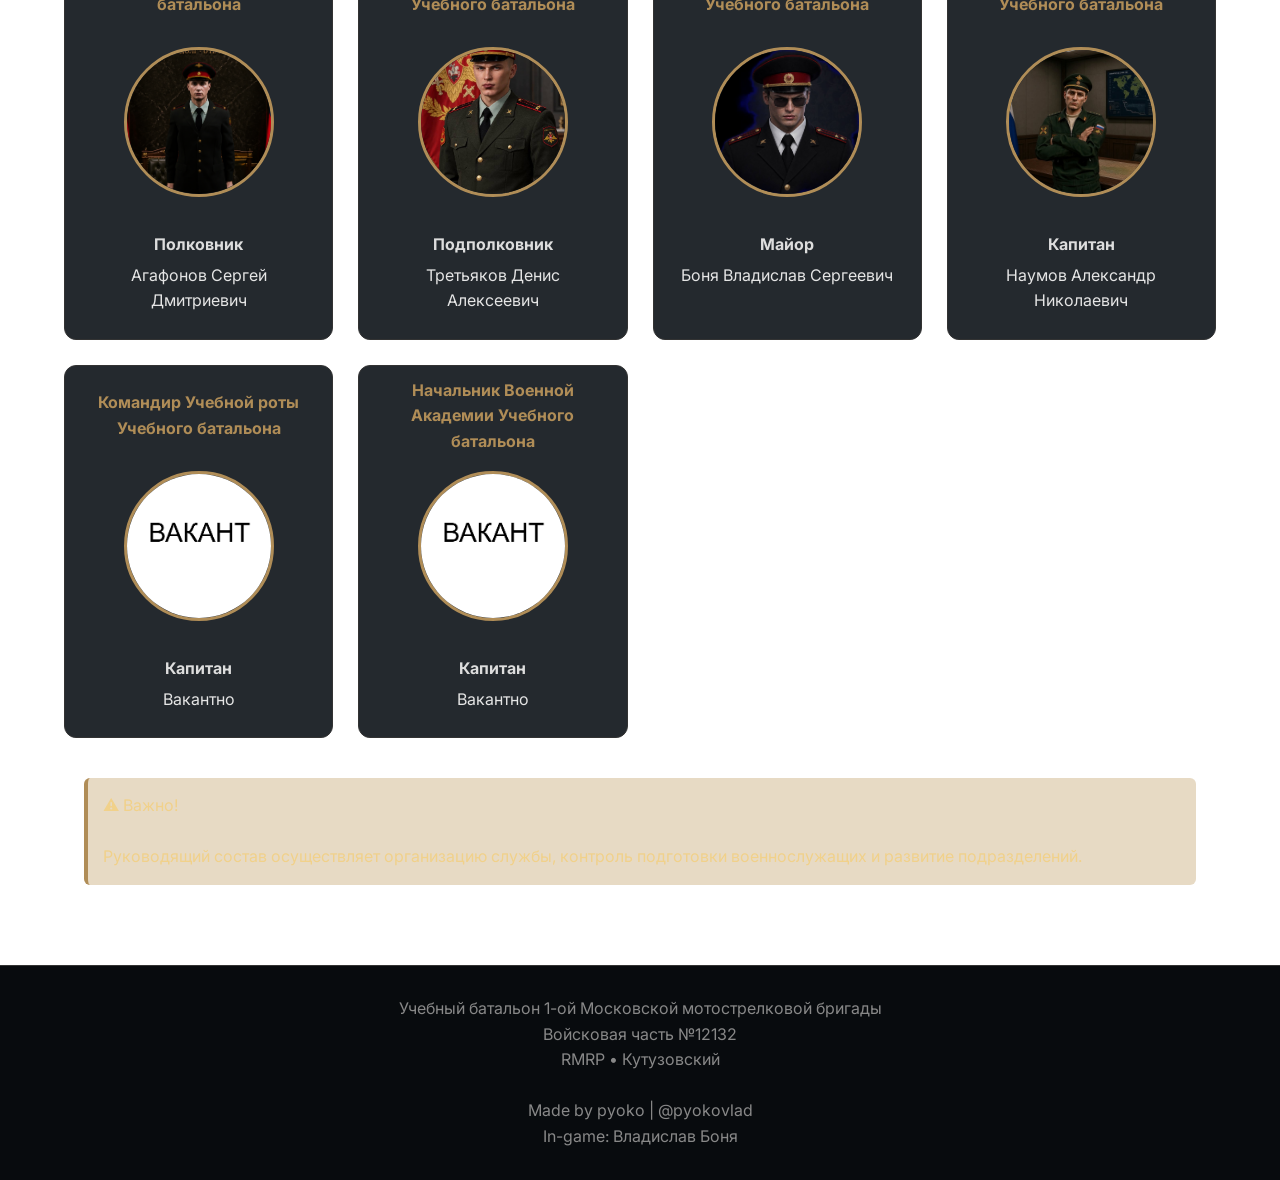
==== commit b89e7858: "Update leadership.html" ====
--- a/leadership.html
+++ b/leadership.html
@@ -7,7 +7,7 @@
     <meta name="viewport" content="width=device-width, initial-scale=1.0">
     <link rel="icon" href="img/logo.png" type="image/png"> 
     <title>Руководящий состав | Учебный батальон В/Ч №12132</title>
-
+ 
     <link rel="stylesheet" href="css/style.css">
 
     <link rel="preconnect" href="https://fonts.googleapis.com">
@@ -483,7 +483,7 @@
 
 
                         <span class="rank">
-                            Подполковник
+                            Полковник
                         </span>
 
 
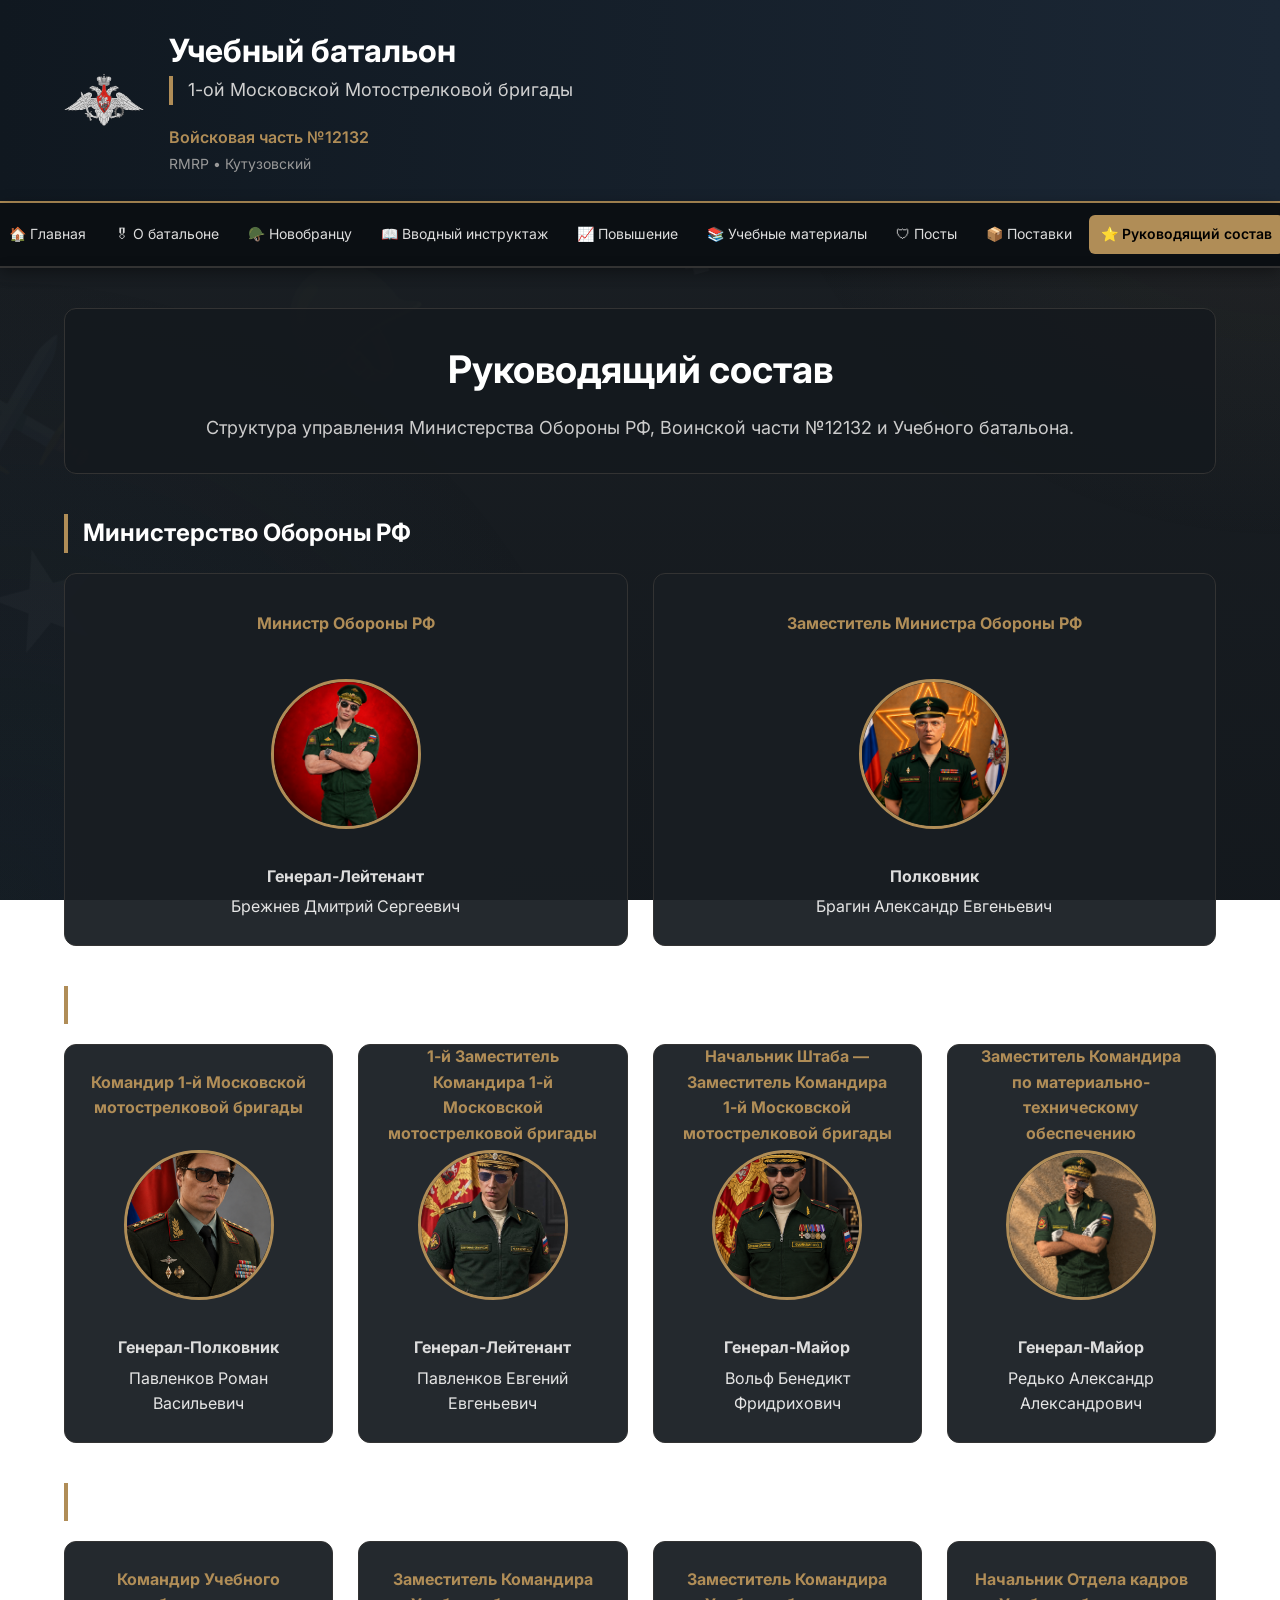
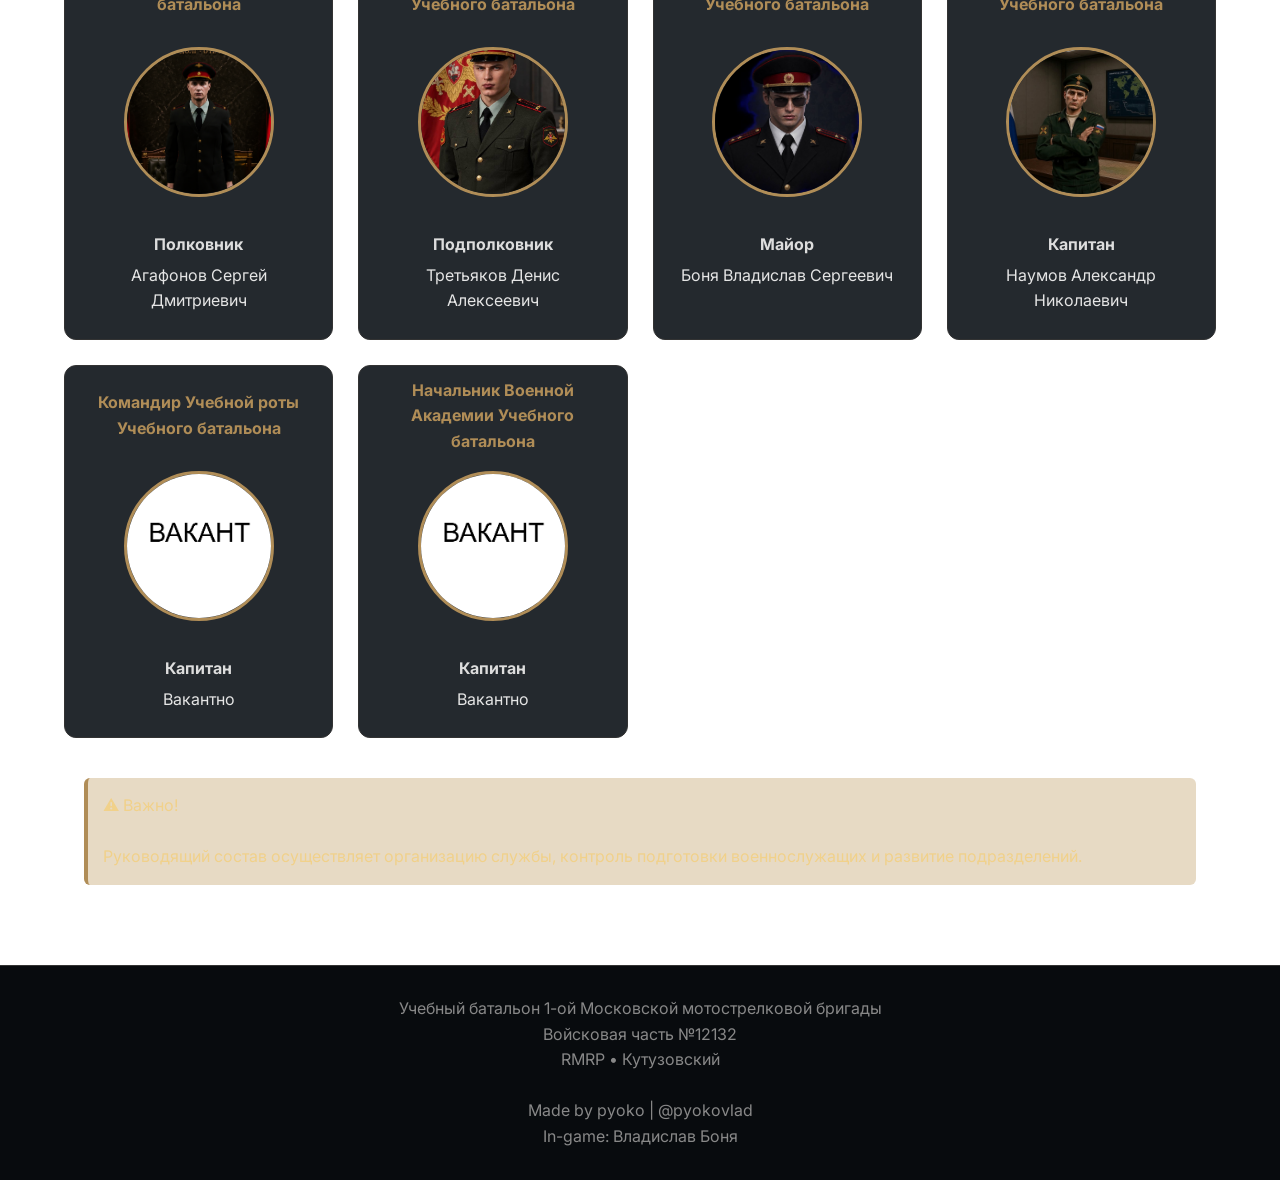
==== commit aa0b8feb: "Update leadership.html" ====
--- a/leadership.html
+++ b/leadership.html
@@ -483,7 +483,7 @@
 
 
                         <span class="rank">
-                            Полковник
+                            Полковник 
                         </span>
 
 
